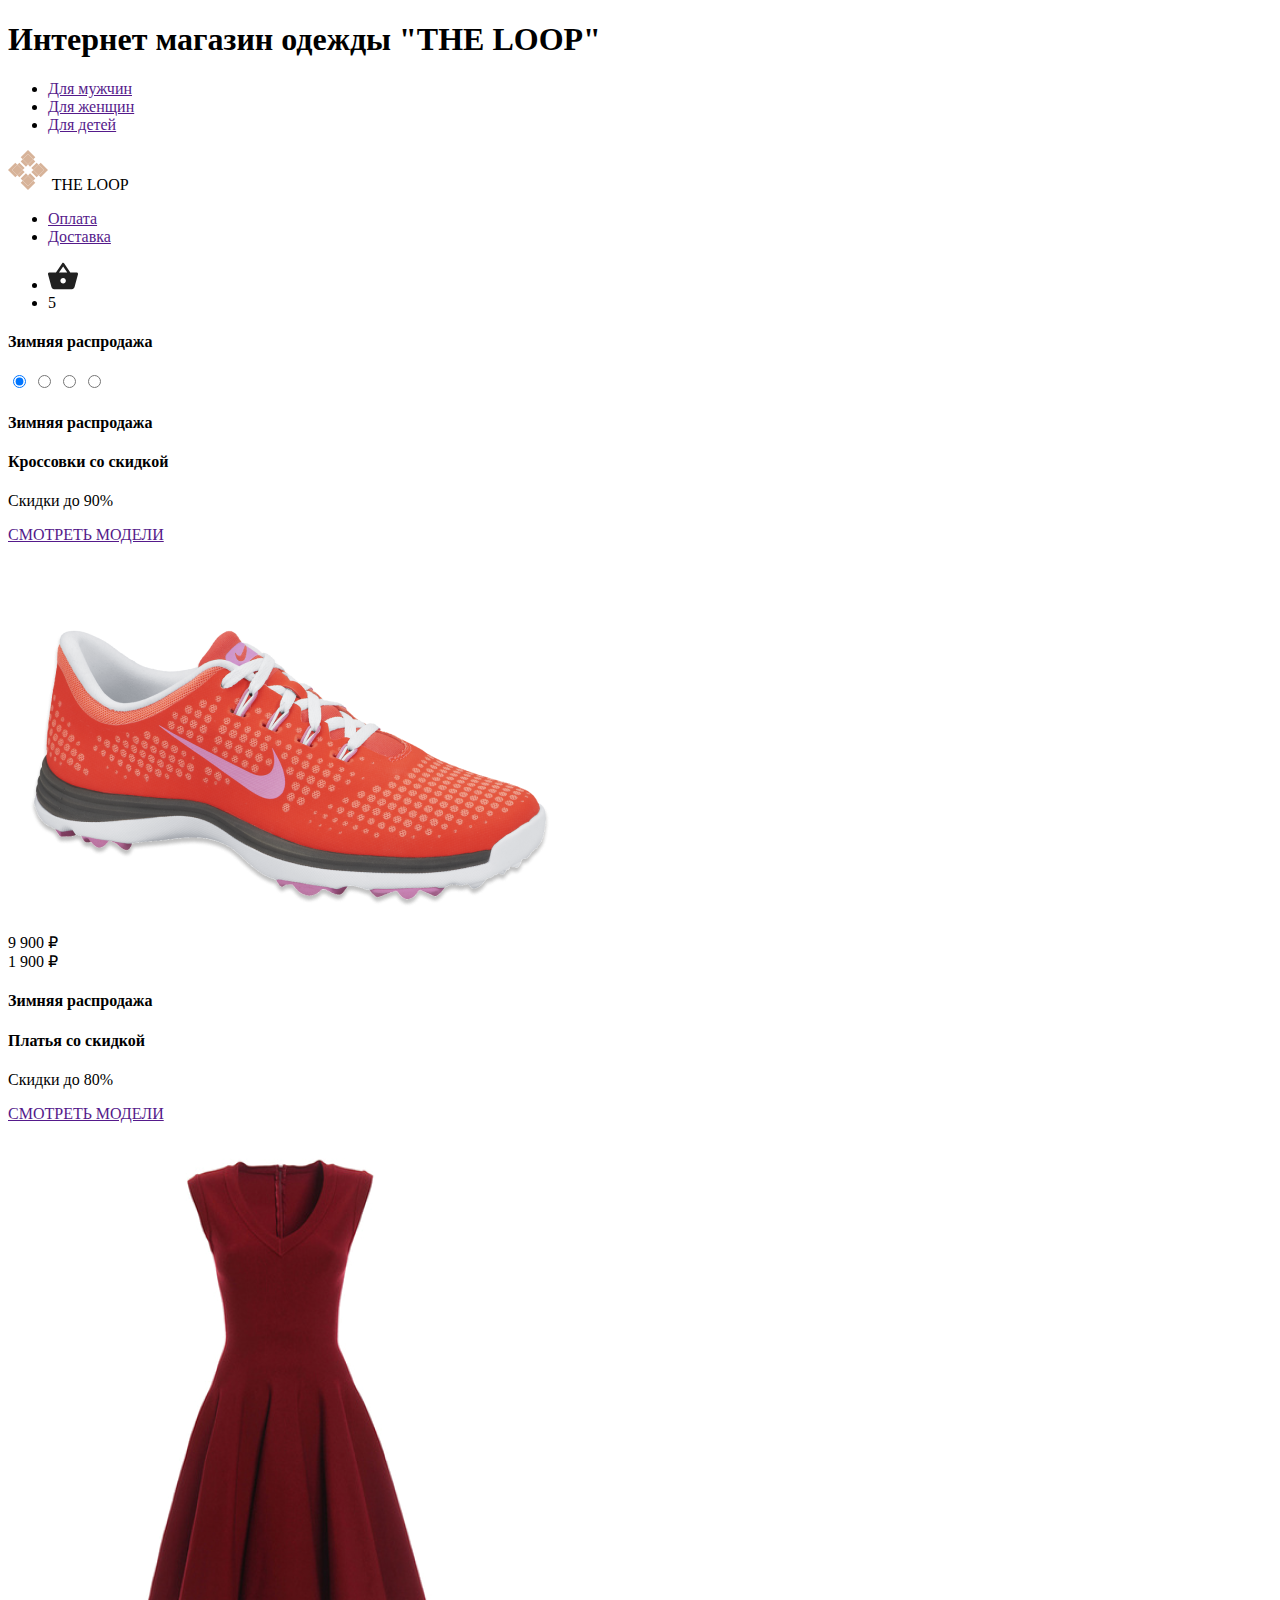
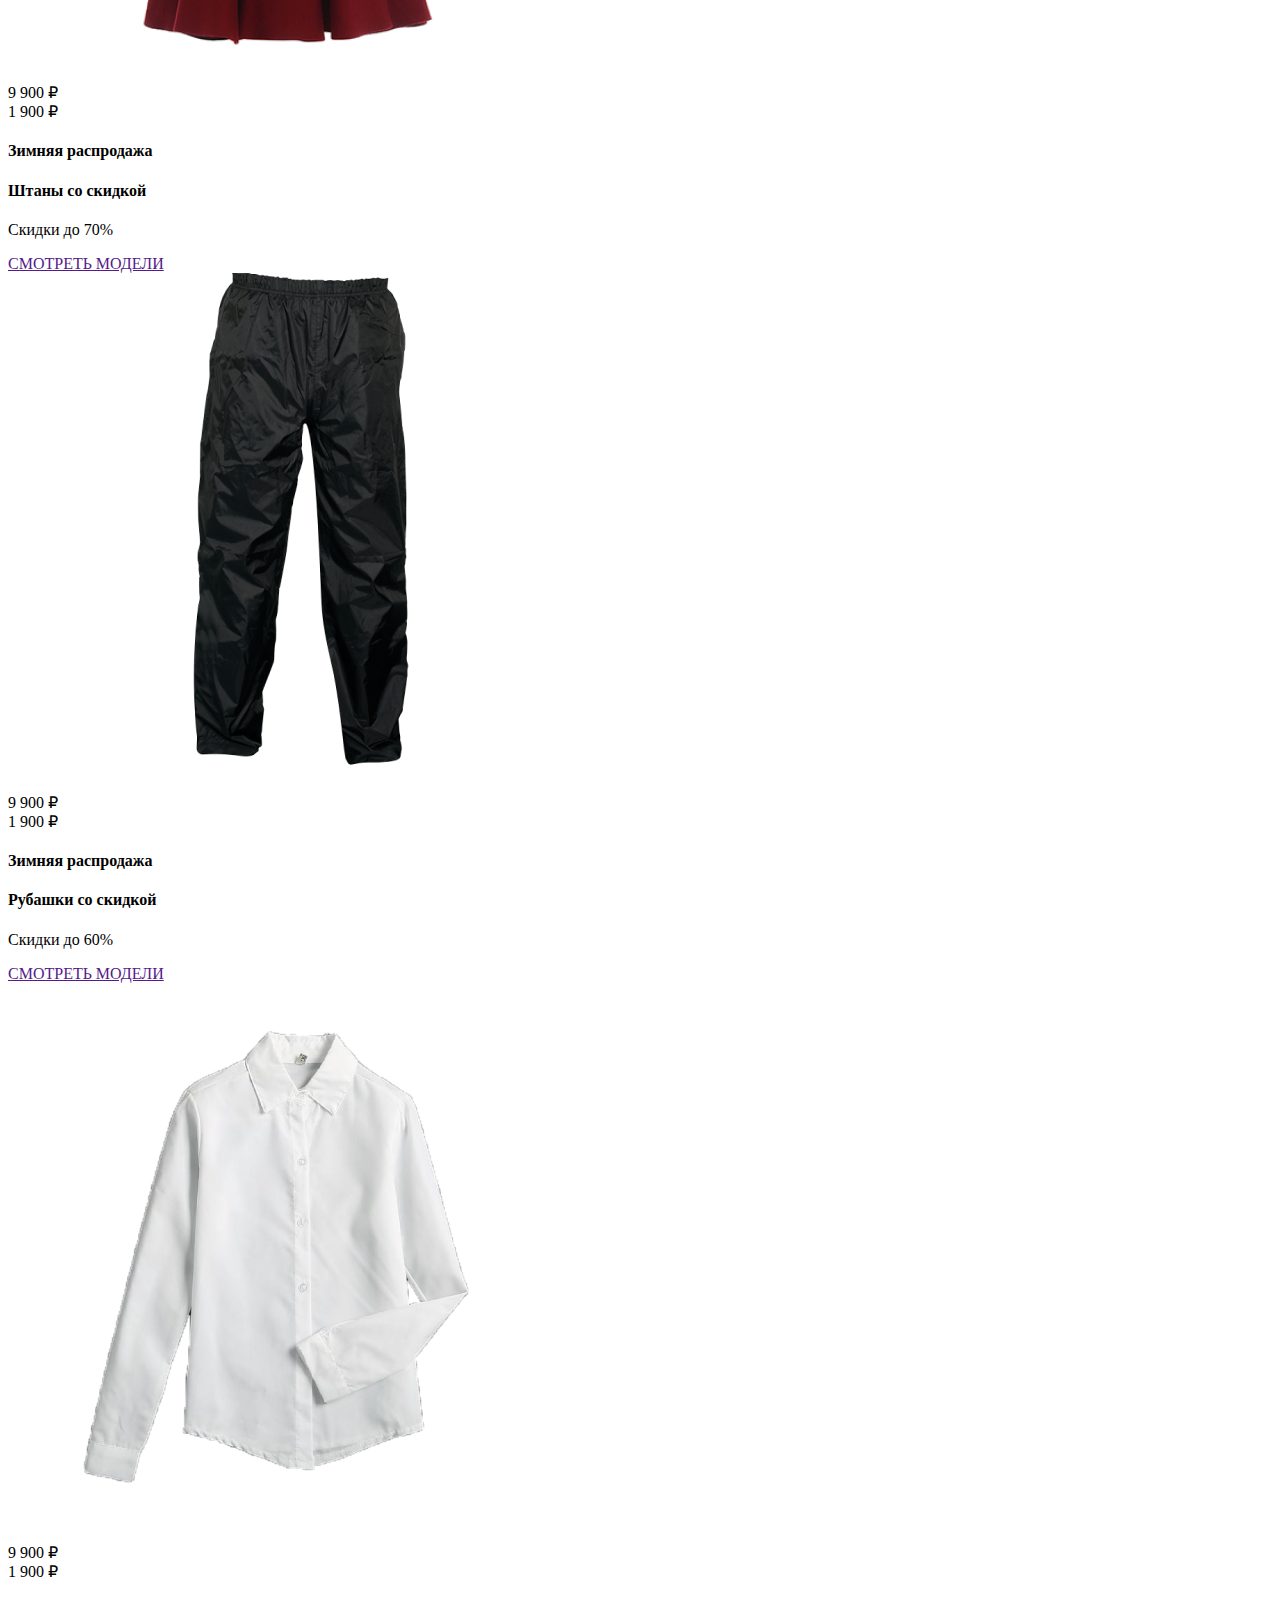
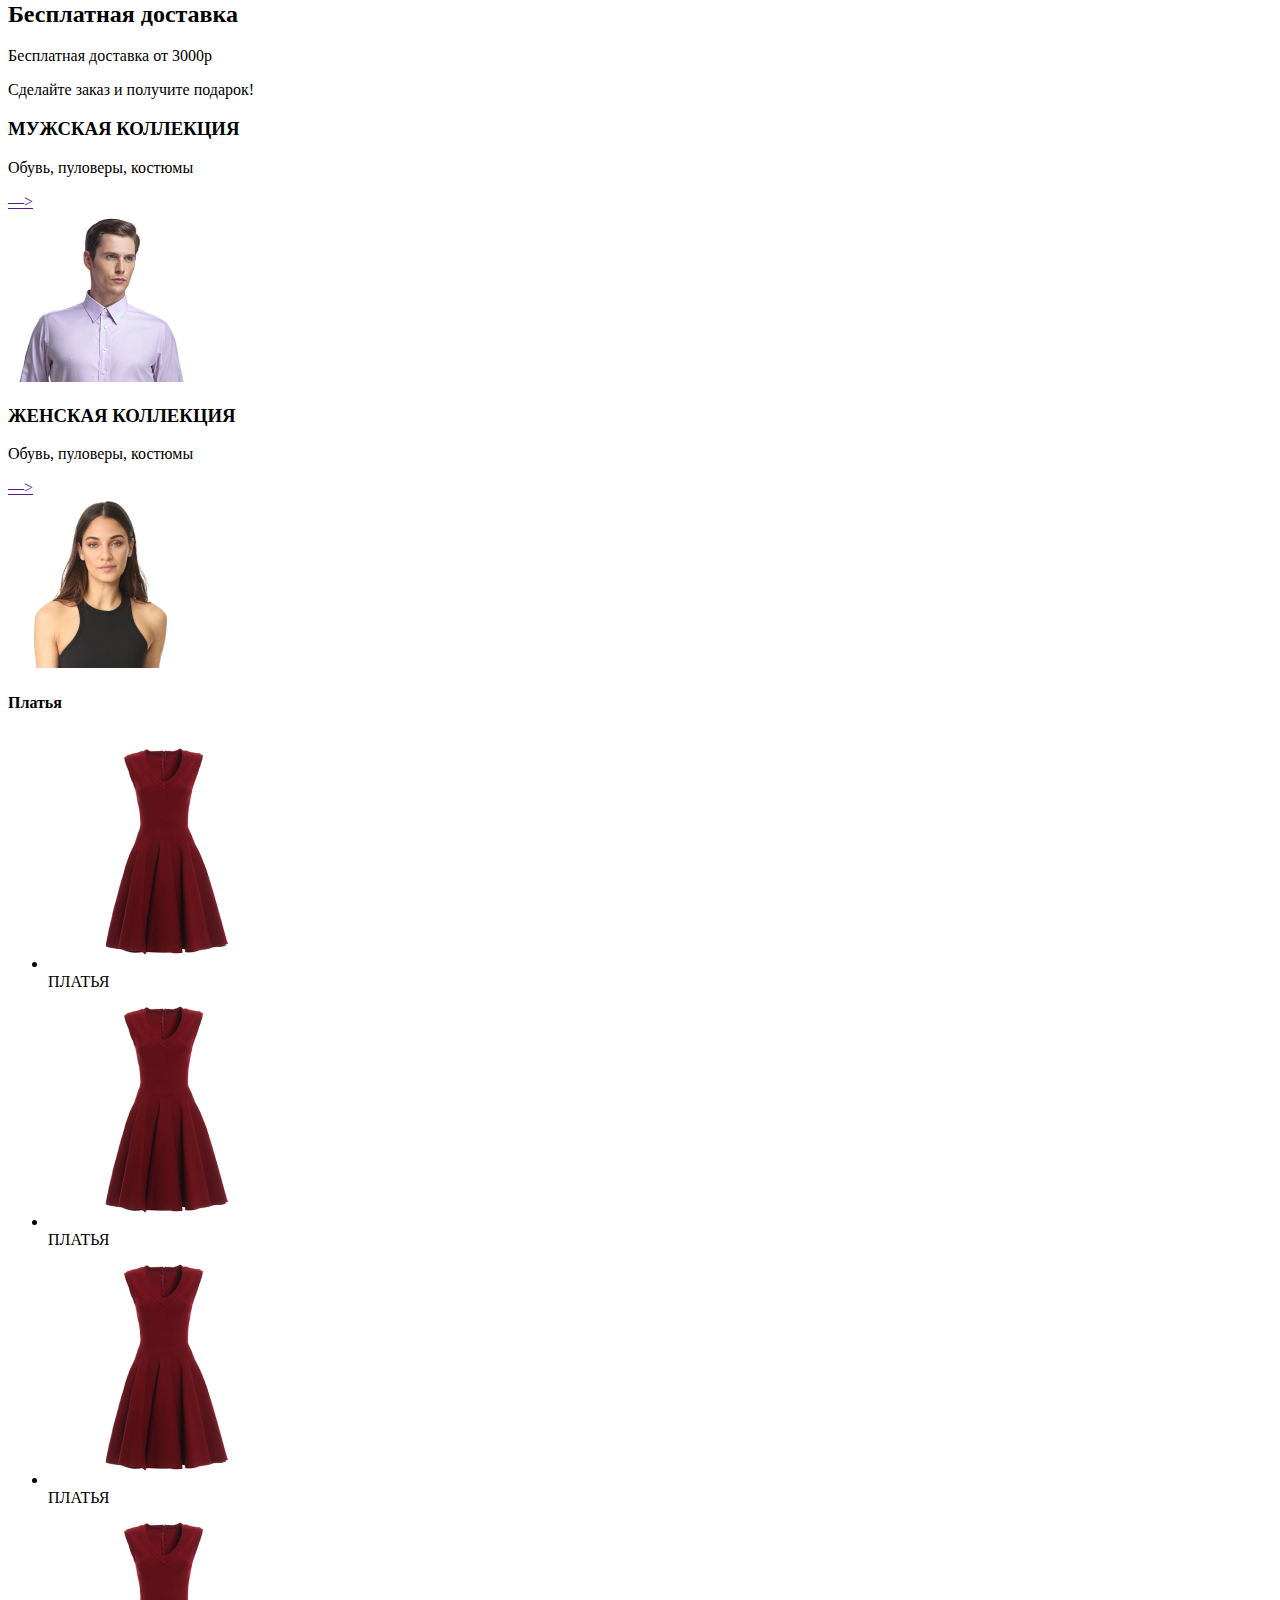
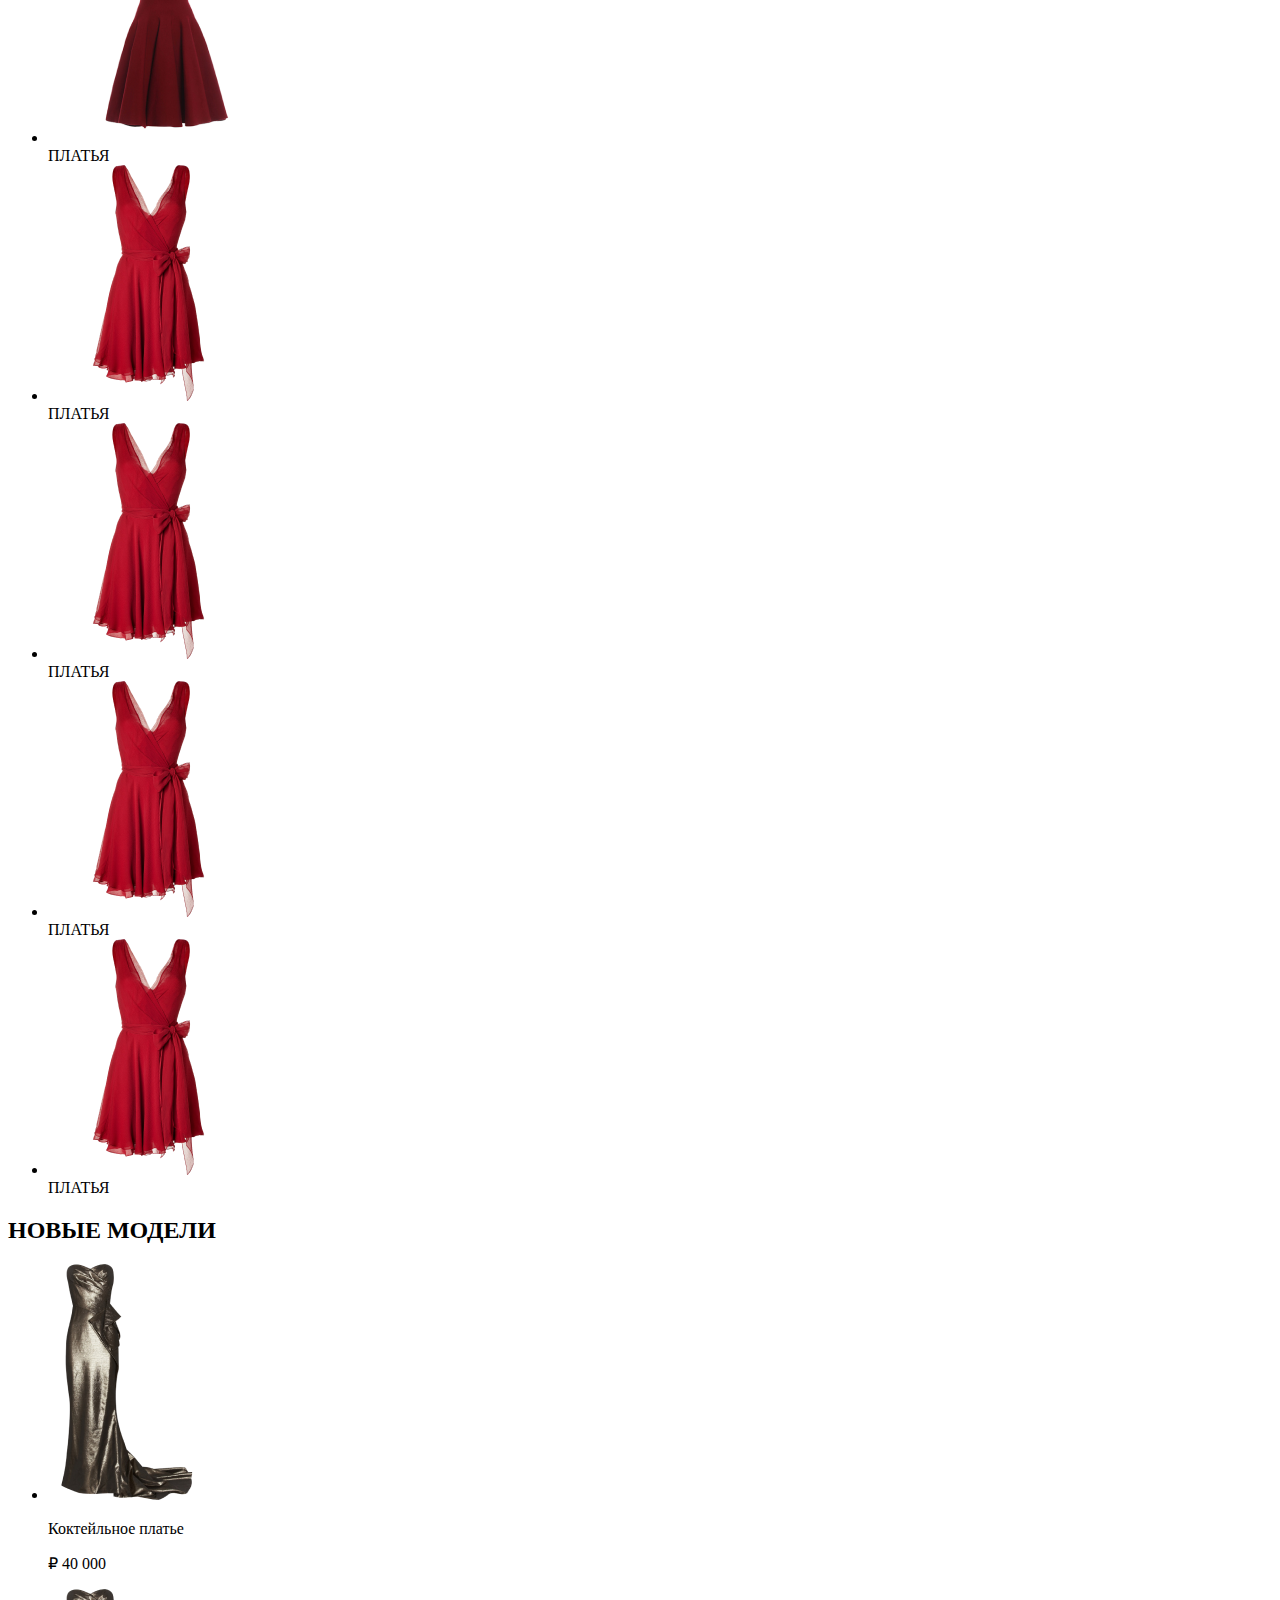
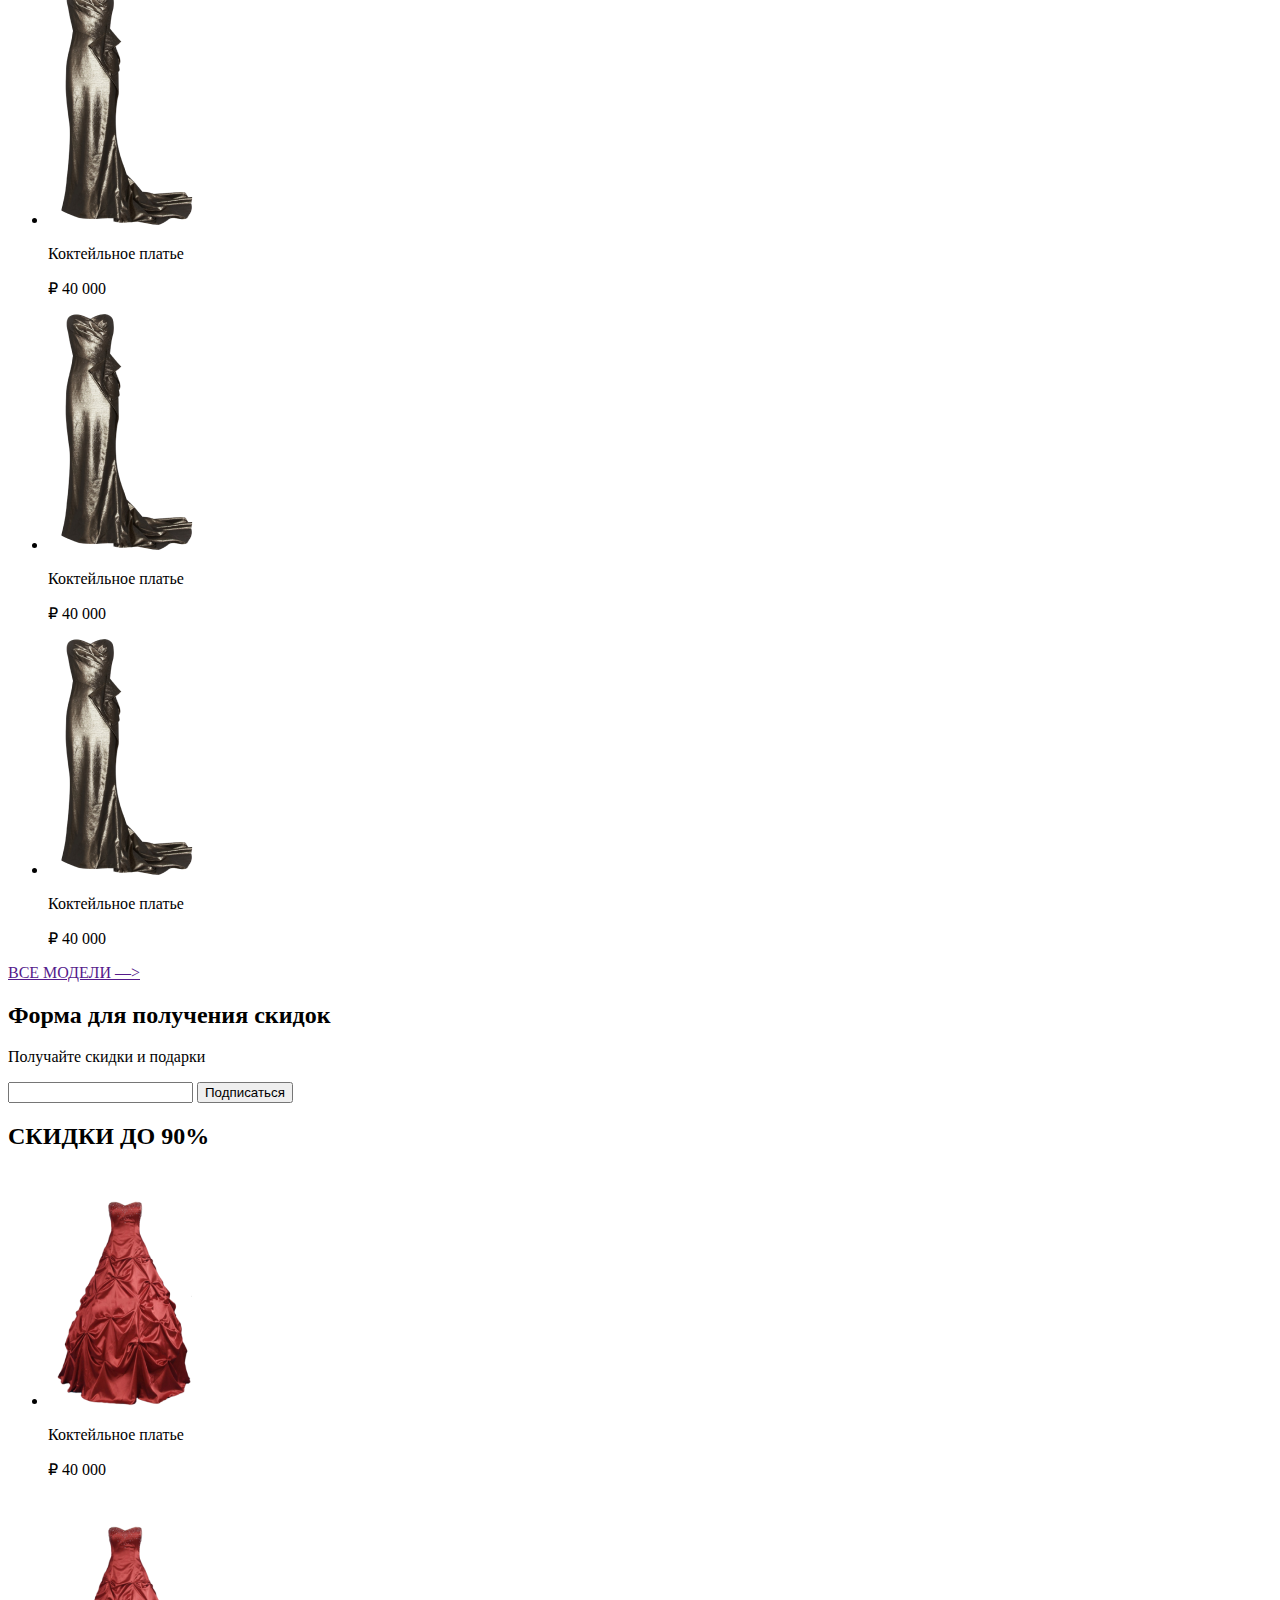
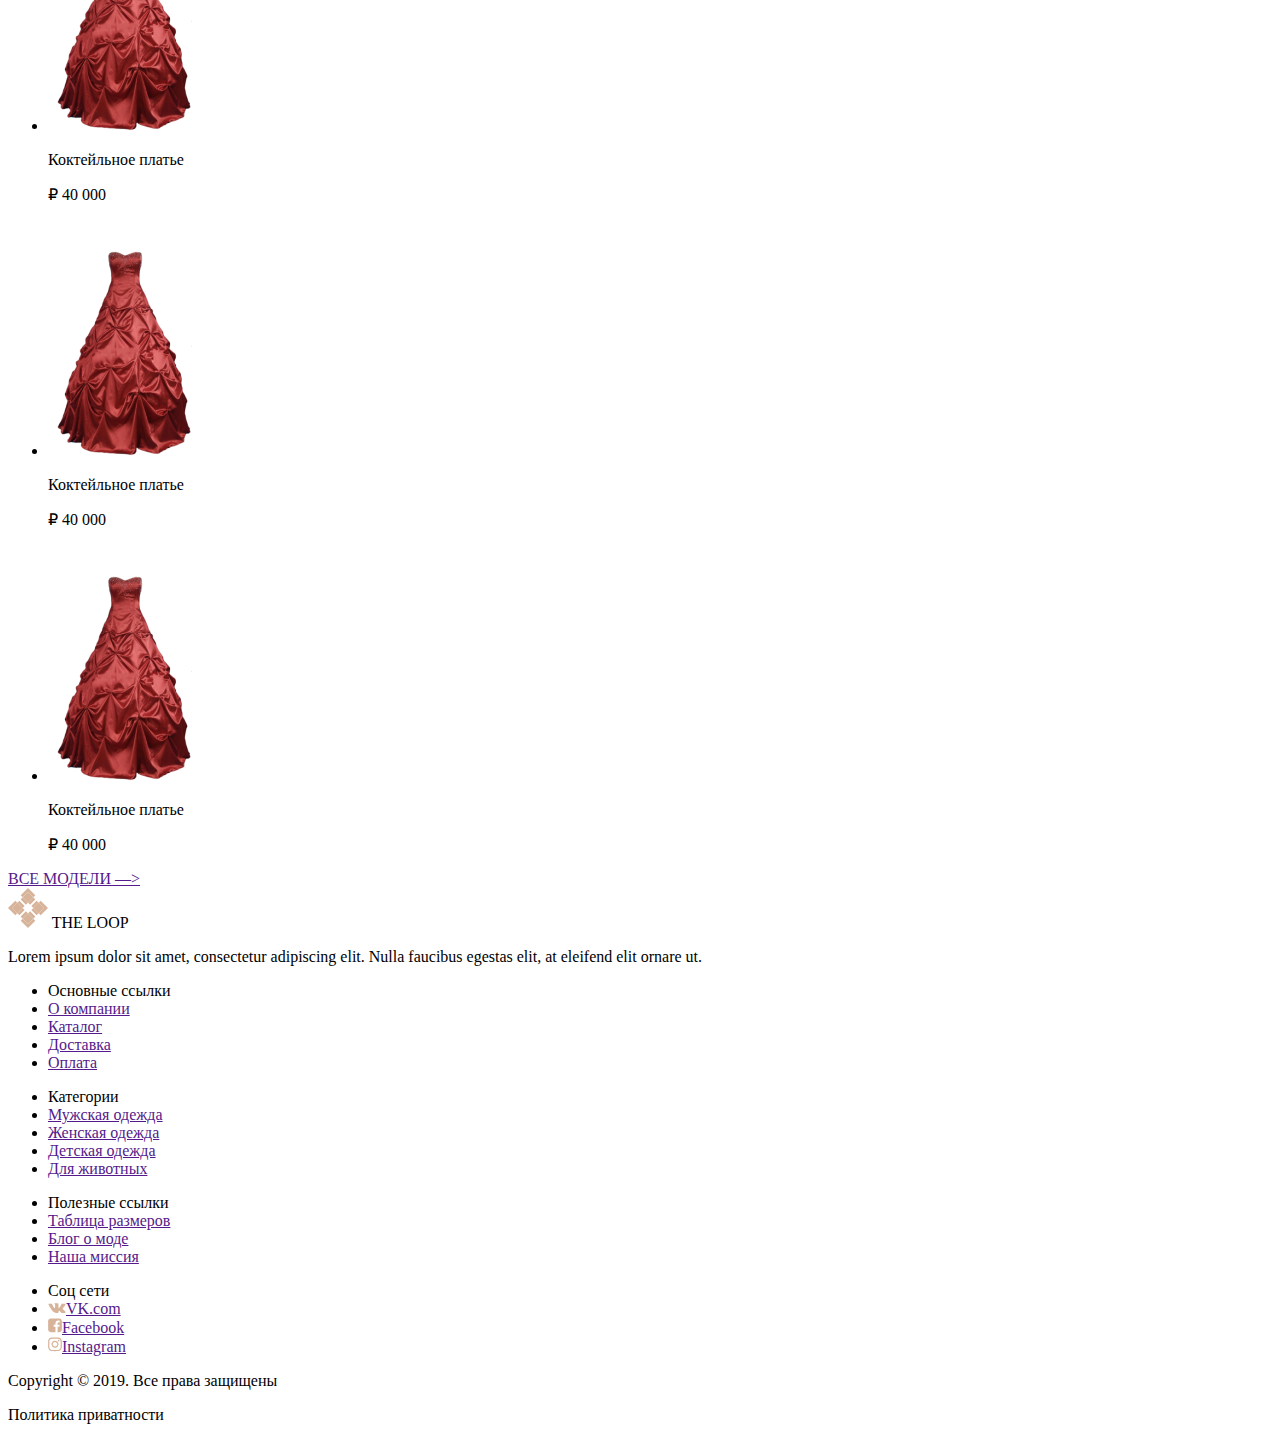
==== Clothes.html @ 38de9338 "Готовая версия" ====
<!DOCTYPE html>
<html lang="en">

<head>
    <meta charset="UTF-8">
    <meta name="viewport" content="width=device-width, initial-scale=1.0">
    <meta http-equiv="X-UA-Compatible" content="ie=edge">
    <link href="styles/styleClothes.css" rel="stylesheet" type="text/css">
    <link rel="preconnect" href="https://fonts.googleapis.com">
    <link rel="preconnect" href="https://fonts.gstatic.com" crossorigin>
    <link
        href="https://fonts.googleapis.com/css2?family=Montserrat:wght@200;300;500;700&display=swap&family=Material+Icons"
        rel="stylesheet">
    <!--Подключила иконки через &family=Material+Icons-->

    <title>THE LOOP</title>

</head>

<body>
    <header>
        <h1 class="visually-hidden"> Интернет магазин одежды "THE LOOP" </h1>

        <nav>
            <ul class="main-nav">
                <li class="main-nav__item"><a class="main-nav__treug" href="">Для мужчин </a></li>
                <li class="main-nav__item"><a class="main-nav__treug" href="">Для женщин </a></li>
                <li class="main-nav__item"><a class="main-nav__treug" href="">Для детей </a></li>
            </ul>

            <div class="logo"> <img class="logo__img" src="img/logo.svg" alt="Логотип"> <span class=logo__text> THE
                    LOOP </span> </div>

            <ul class="navForPeople">
                <li class="navForPeople__item"><a href="">Оплата </a></li>
                <li class="navForPeople__item"><a href="">Доставка </a></li>
            </ul>

            <ul class="BasketAmount">
                <li> <a href=""><img class="basket" src="img/basket.svg" alt="Корзина"></a> </li>
                <li><span class="basket__amount"> 5 </span> </li>
            </ul>
        </nav>
    </header>

    <main>
        <section>
            <h4 class="visually-hidden">Зимняя распродажа</h4>
            <div class="slider middle">
                <div class="slides">
                    <input type="radio" name="r" id="r1" checked>
                    <input type="radio" name="r" id="r2">
                    <input type="radio" name="r" id="r3">
                    <input type="radio" name="r" id="r4">
                    <!-- section  может быть в section -->

                    <section class="karusel s1">
                        <div class="karusel__content">
                            <h4> Зимняя распродажа </h4>
                            <h4 class="karusel__header"><span class="visually-hidden">Кроссовки со скидкой</span></h4>
                            <!--!!!!!! Что проще,прописывать всем лишний класс или каждому классу подписывать что он скрытый-->
                            <p class="karusel__desc">Скидки до 90%</p>
                            <a class="btn" href="">СМОТРЕТЬ МОДЕЛИ</a>
                        </div>

                        <img class="karusel__img" src="img/shoes.png" alt="Кроссовок_красный_найк">


                        <div class="karusel__content_price">
                            <div class="karusel__price_old">9 900 &#8381; </div>
                            <div class="karusel__price">1 900 &#8381; </div>
                        </div>
                    </section>


                    <section class="karusel">
                        <div class="karusel__content">
                            <h4> Зимняя распродажа </h4>
                            <h4 class="karusel__header"><span class="visually-hidden">Платья со скидкой</span></h4>
                            <p class="karusel__desc">Скидки до 80%</p>
                            <a class="btn" href="">СМОТРЕТЬ МОДЕЛИ</a>
                        </div>

                        <img class="karusel__img_size" src="img/dresskarus.png" alt="Платье_красное_без_рукавов">

                        <div class="karusel__content_price">
                            <div class="karusel__price_old">9 900 &#8381;</div>
                            <div class="karusel__price">1 900 &#8381;</div>
                        </div>
                    </section>


                    <section class="karusel">
                        <div class="karusel__content">
                            <h4> Зимняя распродажа </h4>
                            <h4 class="karusel__header"><span class="visually-hidden"> Штаны со скидкой</span></h4>
                            <p class="karusel__desc">Скидки до 70%</p>
                            <a class="btn" href="">СМОТРЕТЬ МОДЕЛИ</a>
                        </div>

                        <img class="karusel__img_size" src="img/trouserskarus.png" alt="Штаны_черные_спортивные">

                        <div class="karusel__content_price">
                            <div class="karusel__price_old">9 900 &#8381; </div>
                            <div class="karusel__price">1 900 &#8381;</div>
                        </div>
                    </section>


                    <section class="karusel">
                        <div class="karusel__content">
                            <h4> Зимняя распродажа </h4>
                            <h4 class="karusel__header"><span class="visually-hidden">Рубашки со скидкой</span></h4>
                            <p class="karusel__desc">Скидки до 60%</p>
                            <a class="btn" href="">СМОТРЕТЬ МОДЕЛИ</a>
                        </div>

                        <img class="karusel__img_size" src="img/shirtkarus.png" alt="Белая_рубашка">

                        <div class="karusel__content_price">
                            <div class="karusel__price_old">9 900 &#8381;</div>
                            <div class="karusel__price">1 900 &#8381;</div>
                        </div>
                    </section>


                </div>
                <div class="navigat">
                    <label for="r1" class="bar"></label>
                    <label for="r2" class="bar"></label>
                    <label for="r3" class="bar"></label>
                    <label for="r4" class="bar"></label>
                </div>
            </div>
        </section>

        <!--              БЕСПЛАТНАЯ ДОСТАВКА              -->
        <section class="delivery">
            <h2 class="delivery__header"> <span class="visually-hidden">Бесплатная доставка</span> </h2>
            <!--Тут будет скрытый заголовок-->
            <p class="delivery__text_subtitle"> Бесплатная доставка от 3000р</p>
            <p class="delivery__text"> Сделайте заказ и получите подарок! </p>
            <!--Или нужно сделать два элмента?-->
        </section>

        <!--              МУЖСКАЯ ЖЕНСКАЯ КОЛЛЕКЦИЯ              -->

        <section class="collection">

            <section class="collection__content">
                <div class="collection__content_right">
                    <h3 class="collection__header"> МУЖСКАЯ КОЛЛЕКЦИЯ </h3>
                    <p class="collection__desc">Обувь, пуловеры, костюмы</p>
                    <a href="" class="collection__button"> &mdash;> </a>
                </div>
                <img class="collection__img" src="img/boy.png" alt="Мужчина">

            </section>
            <section class="collection__content collection__content__girl">
                <div class="collection__content_right">
                    <h3 class="collection__header"> ЖЕНСКАЯ КОЛЛЕКЦИЯ </h3>
                    <p class="collection__desc">Обувь, пуловеры, костюмы </p>
                    <a class="collection__button" href=""> &mdash;> </a>
                </div>
                <img class=" collection__img__girl" src="img/girl.png" alt="Девушка">
            </section>
        </section>

                <!--              КАТАЛОГ                -->
        <section class="catalog">
            <h4 class="catalog__header visually-hidden"> Платья </h4>
            <!--Тут будет скрытый заголовок-->
            <ul class="catalog__items">
                <!--Или мне в  каждом элементе списка надо прописать,что это элемент catalog__item? -->
                <li class="catalog__item_one"><img src="img/dress11.png" alt="Красное_платье">
                    <div class="catalog__item_desc"> ПЛАТЬЯ </div>
                </li>
                <!--Тут не уверена,что будет элементом:элемент списка или изображение-->
                <li class="catalog__item_two"><img src="img/dress11.png" alt="Красное_платье">
                    <div class="catalog__item_desc"> ПЛАТЬЯ </div>
                </li>
                <li class="catalog__item_three"><img src="img/dress11.png" alt="Красное_платье">
                    <div class="catalog__item_desc"> ПЛАТЬЯ </div>
                </li>
                <li class="catalog__item_four"><img src="img/dress11.png" alt="Красное_платье">
                    <div class="catalog__item_desc"> ПЛАТЬЯ </div>
                </li>
                <li class="catalog__item_five"><img src="img/dress44.png" alt="Красное_платье">
                    <div class="catalog__item_desc-bottom"> ПЛАТЬЯ </div>
                </li>
                <li class="catalog__item_six"><img src="img/dress44.png" alt="Красное_платье">
                    <div class="catalog__item_desc-bottom"> ПЛАТЬЯ </div>
                </li>
                <li class="catalog__item_seven"><img src="img/dress44.png" alt="Красное_платье">
                    <div class="catalog__item_desc-bottom"> ПЛАТЬЯ </div>
                </li>
                <li class="catalog__item_eight"><img src="img/dress44.png" alt="Красное_платье">
                    <div class="catalog__item_desc-bottom"> ПЛАТЬЯ </div>
                </li>

            </ul>
        </section>

         <!--              НОВЫЕ МОДЕЛИ           -->
         <section class="new-model">
            <h2 class="new-model__header"> НОВЫЕ МОДЕЛИ </h2>
            <ul class="new-model__catalog">

                <li class="new-model__item">
                    <div class="new-model__item__corner">

                        <img class="new-model__img" src="img/dress88.png" alt="Золотое_платье">
                        <p class="new-model__name"> Коктейльное платье</p>
                        <p class="new-model__price"> &#8381; 40 000</p>
                    </div>

                   
                </li>

                <li class="new-model__item">
                    <div class="new-model__item__corner">
                        <img class="new-model__img" src="img/dress88.png" alt="Золотое_платье">
                        <p class="new-model__name"> Коктейльное платье</p>
                        <p class="new-model__price"> &#8381; 40 000</p>
                    </div>
                </li>
                <li class="new-model__item">
                    <div class="new-model__item__corner">
                        <img class="new-model__img" src="img/dress88.png" alt="Золотое_платье">
                        <p class="new-model__name"> Коктейльное платье</p>
                        <p class="new-model__price"> &#8381; 40 000</p>
                    </div>
                </li>
                <li class="new-model__item">
                    <div class="new-model__item__corner">
                        <img class="new-model__img" src="img/dress88.png" alt="Золотое_платье">
                        <p class="new-model__name"> Коктейльное платье</p>
                        <p class="new-model__price"> &#8381; 40 000</p>
                    </div>
                </li>
            </ul>
            <a class="btn btn_all-model" href=""> ВСЕ МОДЕЛИ &mdash;> </a>
        </section>
        <section class="form-email">
            <h2 class="form-email__header visually-hidden"> Форма для получения скидок </h2>
            <!--Тут будет скрытый заголовок-->
            <p class="form-email__desc">Получайте скидки и подарки</p>
            <form class="form-email__form" method="POST" action="order.php">
                <input class="form-email__input" type="email" name="email">
                <button class="form-email__button" type="submit">Подписаться</button>
                <!--Мне нужно класс на инпут и кнопку ставить или класса в самой форме достаточно?-->
            </form>
        </section>

              <!--СКИДКИ ДО 90% -->

              <section class="new-model new-model_discount ">
                <h2 class="new-model__header new-model__header_discount">СКИДКИ ДО 90% </h2>
                <ul class="new-model__catalog">
                    <li class="new-model__item">
                        <div class="new-model__item__corner">
                            <img class="new-model__img_discount" src="img/dress77.png" alt="Красное_коктейльное_платье">
                            <p class="new-model__name"> Коктейльное платье</p>
                            <p class="new-model__price"> &#8381; 40 000</p>
                        </div>
                    </li>
                    <li class="new-model__item">
                        <div class="new-model__item__corner">
                            <img class="new-model__img_discount" src="img/dress77.png" alt="Красное_коктейльное_платье">
                            <p class="new-model__name"> Коктейльное платье</p>
                            <p class="new-model__price"> &#8381; 40 000</p>
                        </div>
                    </li>
                    <li class="new-model__item">
                        <div class="new-model__item__corner">
                            <img class="new-model__img_discount" src="img/dress77.png" alt="Красное_коктейльное_платье">
                            <p class="new-model__name"> Коктейльное платье</p>
                            <p class="new-model__price"> &#8381; 40 000</p>
                        </div>
                    </li>
                    <li class="new-model__item">
                        <div class="new-model__item__corner">
                            <img class="new-model__img_discount" src="img/dress77.png" alt="Красное коктейльное платье">
                            <p class="new-model__name"> Коктейльное платье</p>
                            <p class="new-model__price"> &#8381; 40 000</p>
                        </div>
                    </li>
                </ul>
                <a class="btn btn_all-model" href="">ВCЕ МОДЕЛИ &mdash;> </a>
    
            </section>
        </main>
    

        
        <footer class="footer">


            <div class="footer__purpose">
    
                <div class="logo logo_footer"> <img class="logo__img" src="img/logo.svg" alt="Логотип"> <span
                        class=logo__text> THE LOOP
                    </span> </div>
    
    
                <p class="footer__purpose_quote">Lorem ipsum dolor sit amet, consectetur adipiscing elit. Nulla faucibus
                    egestas
                    elit, at eleifend
                    elit ornare ut. </p>
    
            </div>
    
            <ul class="footer__items f1">
                <li class="footer__items-header"> Основные ссылки </li>
                <li class="footer__item"> <a href=""> О компании </a></li>
                <li class="footer__item"> <a href="">Каталог</a> </li>
                <li class="footer__item"> <a href="">Доставка</a> </li>
                <li class="footer__item"> <a href="">Оплата </a></li>
            </ul>
            <ul class="footer__items f2">
                <li class="footer__items-header"> Категории </li>
                <li class="footer__item"> <a href="">Мужская одежда </a></li>
                <li class="footer__item"> <a href="">Женская одежда </a></li>
                <li class="footer__item"> <a href="">Детская одежда </a></li>
                <li class="footer__item"> <a href="">Для животных </a></li>
            </ul>
            <ul class="footer__items f3 ">
                <li class="footer__items-header"> Полезные ссылки </li>
                <li class="footer__item"> <a href="">Таблица размеров</a> </li>
                <li class="footer__item"> <a href="">Блог о моде</a> </li>
                <li class="footer__item"> <a href="">Наша миссия </a></li>
    
            </ul>
            <ul class="footer__items f4 ">
    
    
                <li class="footer__items-header">Соц сети</li>
                <li class="footer__item social-icon"><a href="" class="social-icon__link_vk" target="_blank"><img
                            class="social-icon__img" src="img/vk.svg" alt="logo vk">VK.com</a></li>
    
                <li class="footer__item social-icon"><a href="" class="social-icon__link_fb" target="_blank"><img
                            class="social-icon__img" src="img/fb.svg" alt="logo fb">Facebook</a></li>
                <li class="footer__item social-icon"><a href="" class="social-icon__link_inst" target="_blank"><img
                            class="social-icon__img" src="img/inst.svg" alt="logo inst">Instagram</a></li>
            </ul>
    
    <p class="copyright">Copyright © 2019. Все права защищены </p>
    <p class="copyright copyright_right">Политика приватности</p>
        </footer>
    </body>
    
    </html>
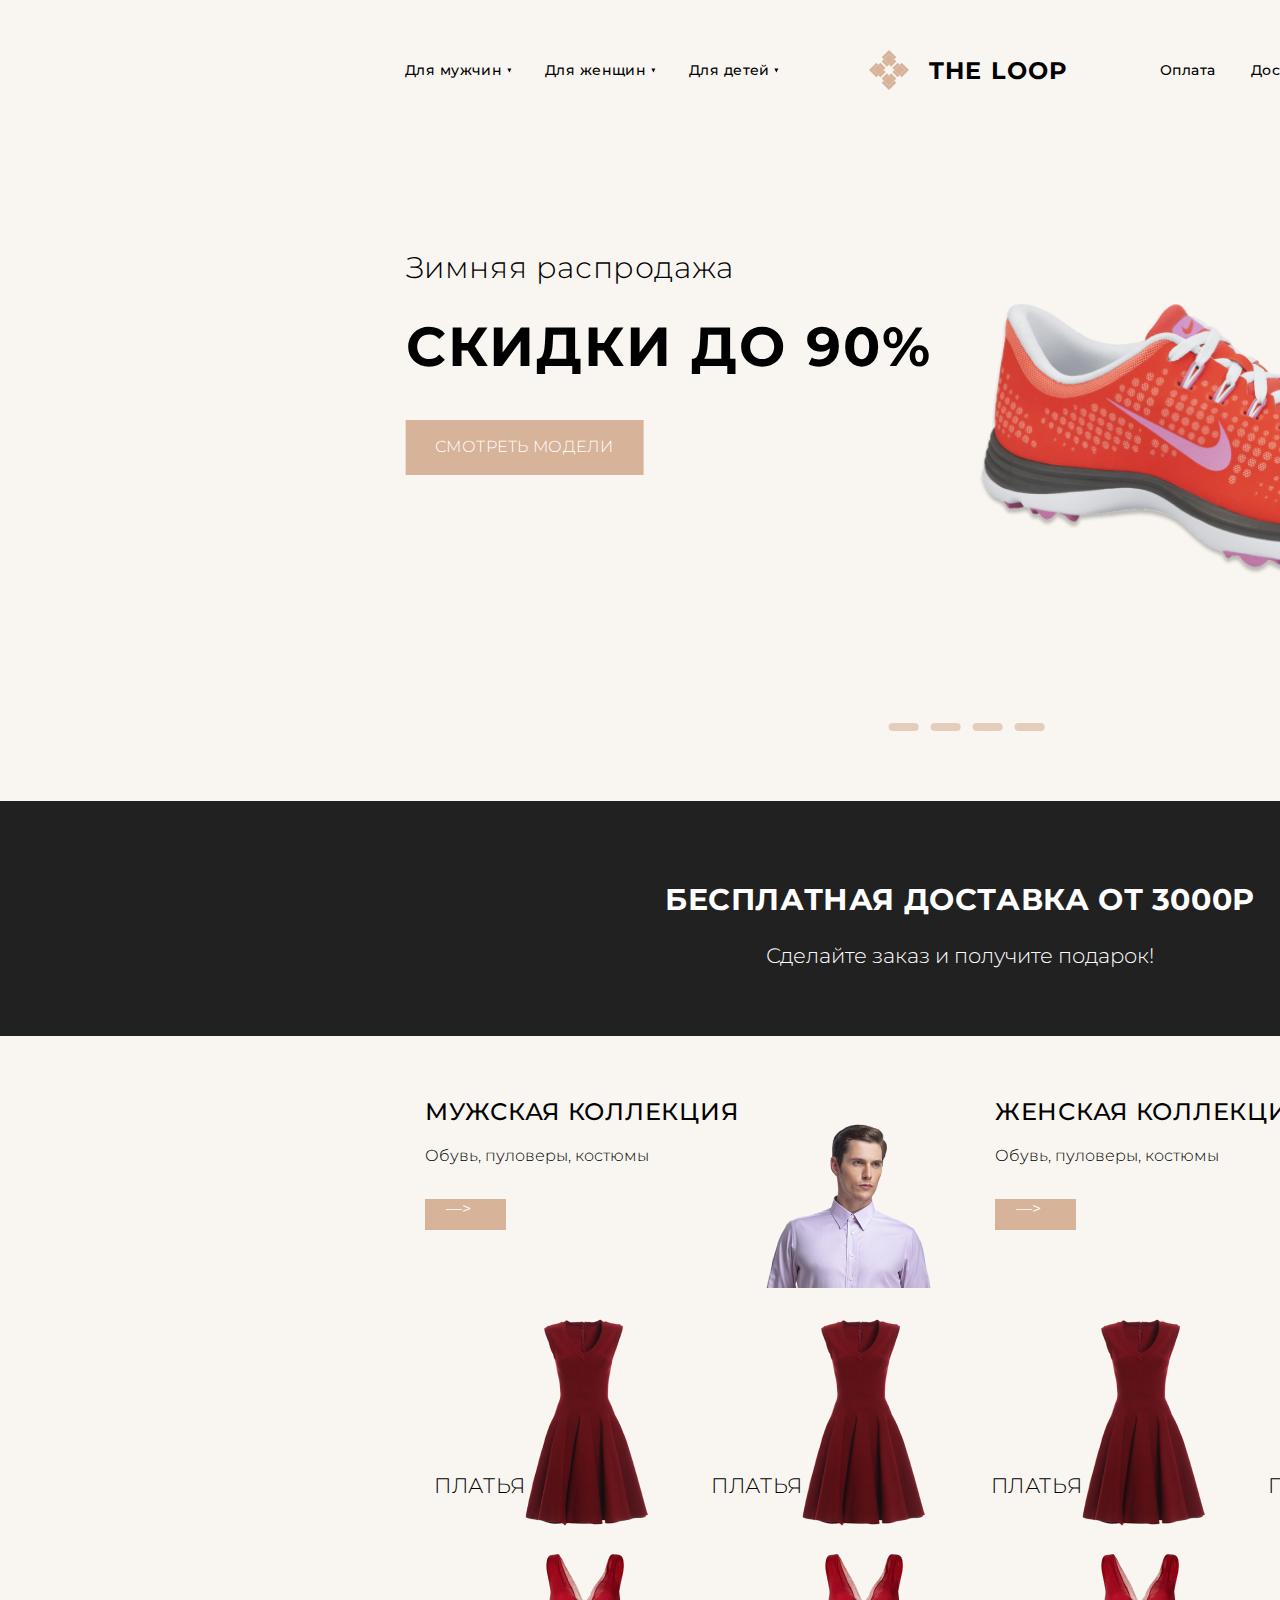
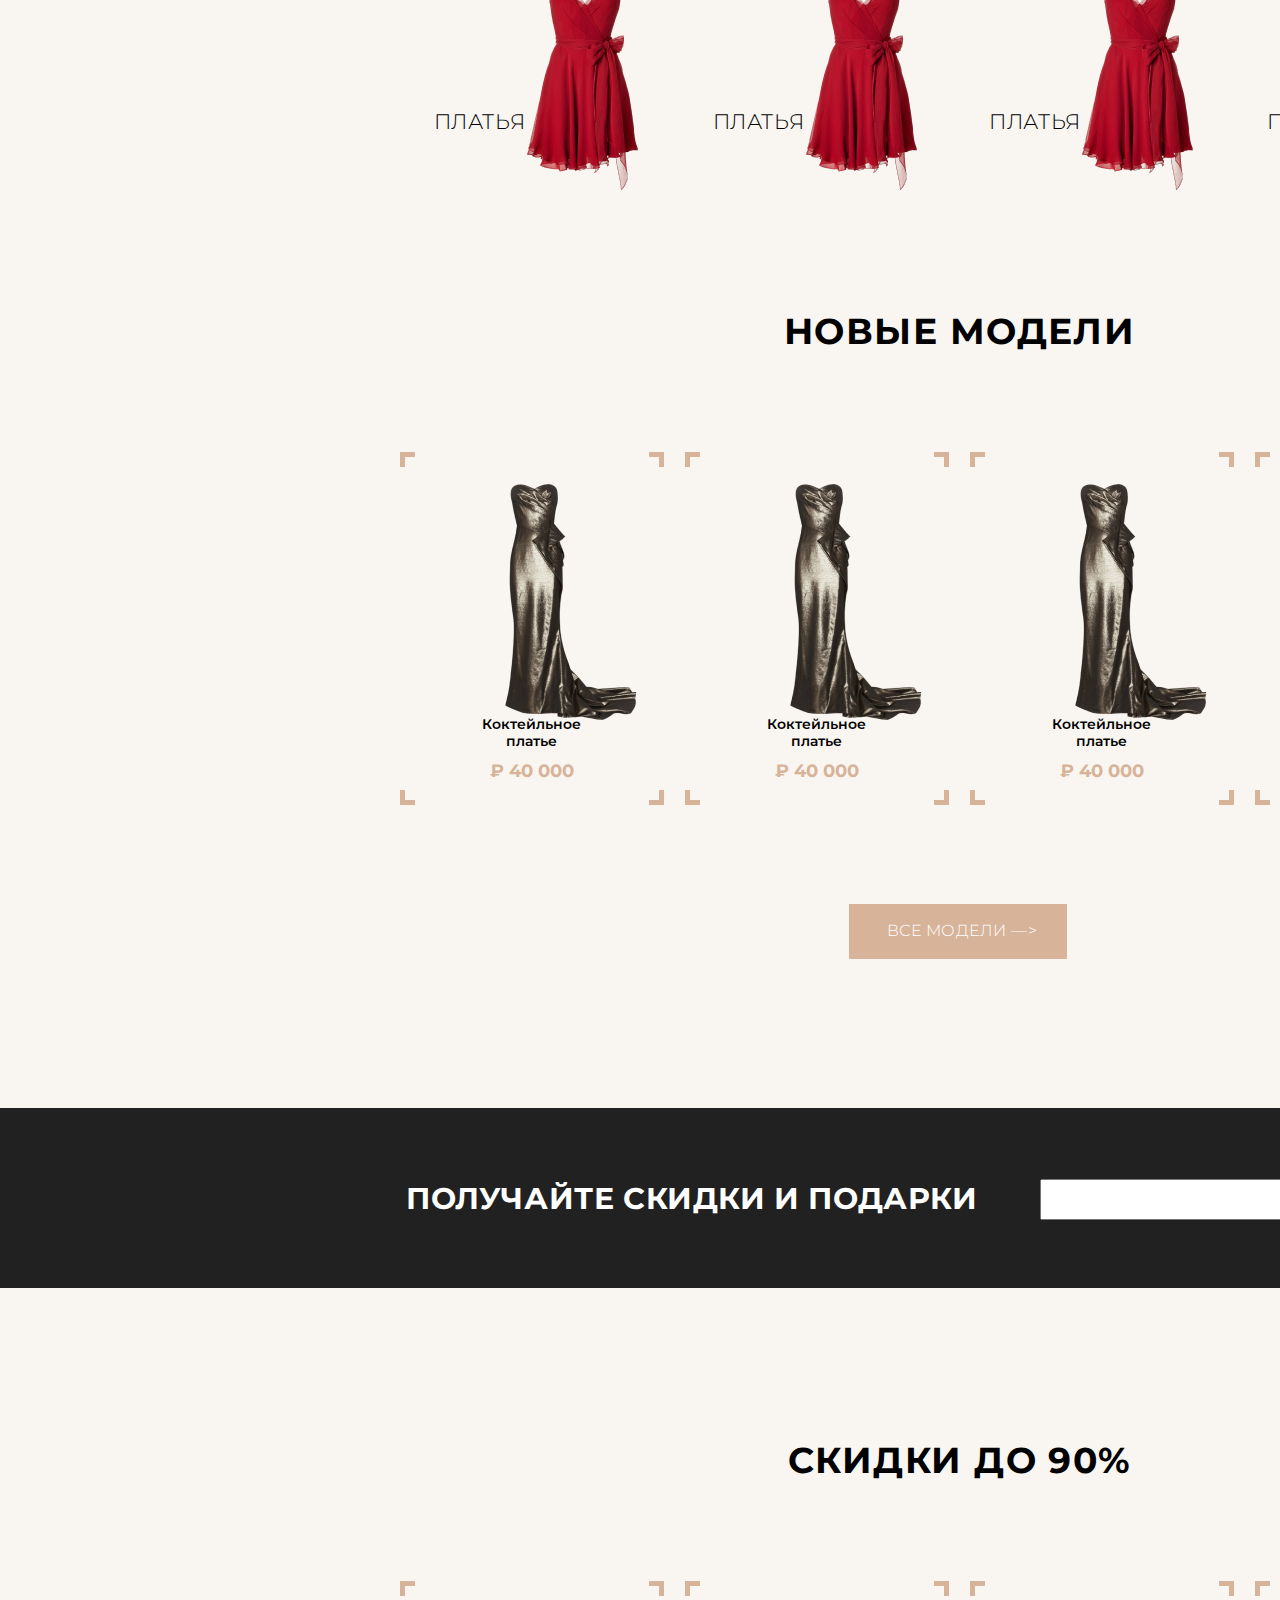
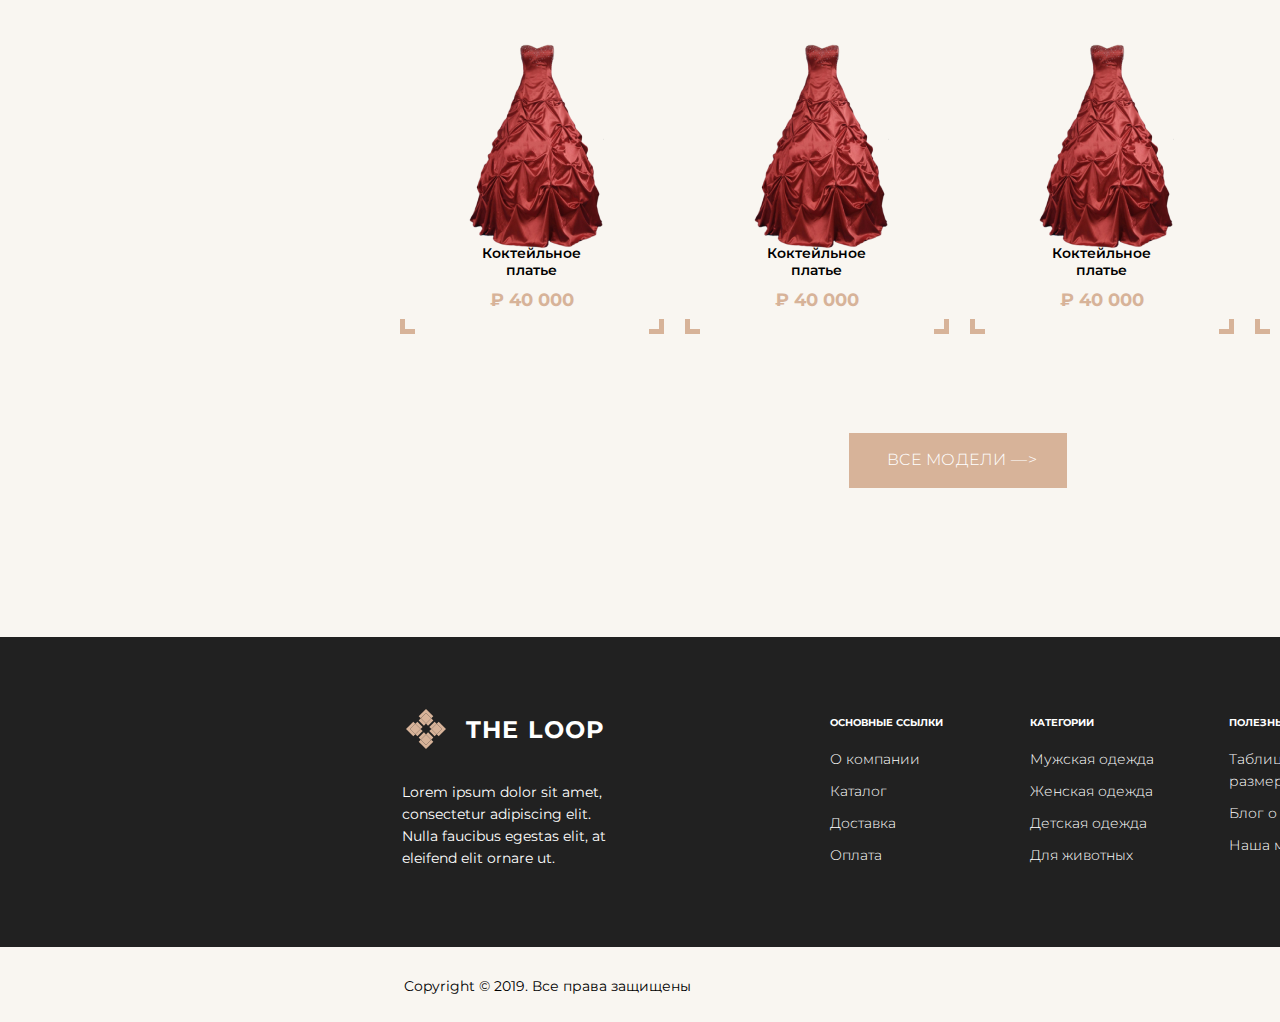
==== commit b5be1f18: "Готовая верстка" ====
--- a/Clothes.html
+++ b/Clothes.html
@@ -166,7 +166,7 @@
             </section>
         </section>
 
-                <!--              КАТАЛОГ                -->
+        <!--              КАТАЛОГ                -->
         <section class="catalog">
             <h4 class="catalog__header visually-hidden"> Платья </h4>
             <!--Тут будет скрытый заголовок-->
@@ -201,8 +201,8 @@
             </ul>
         </section>
 
-         <!--              НОВЫЕ МОДЕЛИ           -->
-         <section class="new-model">
+        <!--              НОВЫЕ МОДЕЛИ           -->
+        <section class="new-model">
             <h2 class="new-model__header"> НОВЫЕ МОДЕЛИ </h2>
             <ul class="new-model__catalog">
 
@@ -214,7 +214,7 @@
                         <p class="new-model__price"> &#8381; 40 000</p>
                     </div>
 
-                   
+
                 </li>
 
                 <li class="new-model__item">
@@ -252,104 +252,101 @@
             </form>
         </section>
 
-              <!--СКИДКИ ДО 90% -->
-
-              <section class="new-model new-model_discount ">
-                <h2 class="new-model__header new-model__header_discount">СКИДКИ ДО 90% </h2>
-                <ul class="new-model__catalog">
-                    <li class="new-model__item">
-                        <div class="new-model__item__corner">
-                            <img class="new-model__img_discount" src="img/dress77.png" alt="Красное_коктейльное_платье">
-                            <p class="new-model__name"> Коктейльное платье</p>
-                            <p class="new-model__price"> &#8381; 40 000</p>
-                        </div>
-                    </li>
-                    <li class="new-model__item">
-                        <div class="new-model__item__corner">
-                            <img class="new-model__img_discount" src="img/dress77.png" alt="Красное_коктейльное_платье">
-                            <p class="new-model__name"> Коктейльное платье</p>
-                            <p class="new-model__price"> &#8381; 40 000</p>
-                        </div>
-                    </li>
-                    <li class="new-model__item">
-                        <div class="new-model__item__corner">
-                            <img class="new-model__img_discount" src="img/dress77.png" alt="Красное_коктейльное_платье">
-                            <p class="new-model__name"> Коктейльное платье</p>
-                            <p class="new-model__price"> &#8381; 40 000</p>
-                        </div>
-                    </li>
-                    <li class="new-model__item">
-                        <div class="new-model__item__corner">
-                            <img class="new-model__img_discount" src="img/dress77.png" alt="Красное коктейльное платье">
-                            <p class="new-model__name"> Коктейльное платье</p>
-                            <p class="new-model__price"> &#8381; 40 000</p>
-                        </div>
-                    </li>
-                </ul>
-                <a class="btn btn_all-model" href="">ВCЕ МОДЕЛИ &mdash;> </a>
-    
-            </section>
-        </main>
-    
-
-        
-        <footer class="footer">
-
-
-            <div class="footer__purpose">
-    
-                <div class="logo logo_footer"> <img class="logo__img" src="img/logo.svg" alt="Логотип"> <span
-                        class=logo__text> THE LOOP
-                    </span> </div>
-    
-    
-                <p class="footer__purpose_quote">Lorem ipsum dolor sit amet, consectetur adipiscing elit. Nulla faucibus
-                    egestas
-                    elit, at eleifend
-                    elit ornare ut. </p>
-    
-            </div>
-    
-            <ul class="footer__items f1">
-                <li class="footer__items-header"> Основные ссылки </li>
-                <li class="footer__item"> <a href=""> О компании </a></li>
-                <li class="footer__item"> <a href="">Каталог</a> </li>
-                <li class="footer__item"> <a href="">Доставка</a> </li>
-                <li class="footer__item"> <a href="">Оплата </a></li>
-            </ul>
-            <ul class="footer__items f2">
-                <li class="footer__items-header"> Категории </li>
-                <li class="footer__item"> <a href="">Мужская одежда </a></li>
-                <li class="footer__item"> <a href="">Женская одежда </a></li>
-                <li class="footer__item"> <a href="">Детская одежда </a></li>
-                <li class="footer__item"> <a href="">Для животных </a></li>
-            </ul>
-            <ul class="footer__items f3 ">
-                <li class="footer__items-header"> Полезные ссылки </li>
-                <li class="footer__item"> <a href="">Таблица размеров</a> </li>
-                <li class="footer__item"> <a href="">Блог о моде</a> </li>
-                <li class="footer__item"> <a href="">Наша миссия </a></li>
-    
-            </ul>
-            <ul class="footer__items f4 ">
-    
-    
-                <li class="footer__items-header">Соц сети</li>
-                <li class="footer__item social-icon"><a href="" class="social-icon__link_vk" target="_blank"><img
-                            class="social-icon__img" src="img/vk.svg" alt="logo vk">VK.com</a></li>
-    
-                <li class="footer__item social-icon"><a href="" class="social-icon__link_fb" target="_blank"><img
-                            class="social-icon__img" src="img/fb.svg" alt="logo fb">Facebook</a></li>
-                <li class="footer__item social-icon"><a href="" class="social-icon__link_inst" target="_blank"><img
-                            class="social-icon__img" src="img/inst.svg" alt="logo inst">Instagram</a></li>
-            </ul>
-    
-    <p class="copyright">Copyright © 2019. Все права защищены </p>
-    <p class="copyright copyright_right">Политика приватности</p>
-        </footer>
-    </body>
-    
-    </html>
-    
-
-     +        <!--СКИДКИ ДО 90% -->
+
+        <section class="new-model new-model_discount ">
+            <h2 class="new-model__header new-model__header_discount">СКИДКИ ДО 90% </h2>
+            <ul class="new-model__catalog">
+                <li class="new-model__item">
+                    <div class="new-model__item__corner">
+                        <img class="new-model__img_discount" src="img/dress77.png" alt="Красное_коктейльное_платье">
+                        <p class="new-model__name"> Коктейльное платье</p>
+                        <p class="new-model__price"> &#8381; 40 000</p>
+                    </div>
+                </li>
+                <li class="new-model__item">
+                    <div class="new-model__item__corner">
+                        <img class="new-model__img_discount" src="img/dress77.png" alt="Красное_коктейльное_платье">
+                        <p class="new-model__name"> Коктейльное платье</p>
+                        <p class="new-model__price"> &#8381; 40 000</p>
+                    </div>
+                </li>
+                <li class="new-model__item">
+                    <div class="new-model__item__corner">
+                        <img class="new-model__img_discount" src="img/dress77.png" alt="Красное_коктейльное_платье">
+                        <p class="new-model__name"> Коктейльное платье</p>
+                        <p class="new-model__price"> &#8381; 40 000</p>
+                    </div>
+                </li>
+                <li class="new-model__item">
+                    <div class="new-model__item__corner">
+                        <img class="new-model__img_discount" src="img/dress77.png" alt="Красное коктейльное платье">
+                        <p class="new-model__name"> Коктейльное платье</p>
+                        <p class="new-model__price"> &#8381; 40 000</p>
+                    </div>
+                </li>
+            </ul>
+            <a class="btn btn_all-model" href="">ВCЕ МОДЕЛИ &mdash;> </a>
+
+        </section>
+    </main>
+
+
+
+    <footer class="footer">
+
+
+        <div class="footer__purpose">
+
+            <div class="logo logo_footer"> <img class="logo__img" src="img/logo.svg" alt="Логотип"> <span
+                    class=logo__text> THE LOOP
+                </span> </div>
+
+
+            <p class="footer__purpose_quote">Lorem ipsum dolor sit amet, consectetur adipiscing elit. Nulla faucibus
+                egestas
+                elit, at eleifend
+                elit ornare ut. </p>
+
+        </div>
+
+        <ul class="footer__items f1">
+            <li class="footer__items-header"> Основные ссылки </li>
+            <li class="footer__item"> <a href=""> О компании </a></li>
+            <li class="footer__item"> <a href="">Каталог</a> </li>
+            <li class="footer__item"> <a href="">Доставка</a> </li>
+            <li class="footer__item"> <a href="">Оплата </a></li>
+        </ul>
+        <ul class="footer__items f2">
+            <li class="footer__items-header"> Категории </li>
+            <li class="footer__item"> <a href="">Мужская одежда </a></li>
+            <li class="footer__item"> <a href="">Женская одежда </a></li>
+            <li class="footer__item"> <a href="">Детская одежда </a></li>
+            <li class="footer__item"> <a href="">Для животных </a></li>
+        </ul>
+        <ul class="footer__items f3 ">
+            <li class="footer__items-header"> Полезные ссылки </li>
+            <li class="footer__item"> <a href="">Таблица размеров</a> </li>
+            <li class="footer__item"> <a href="">Блог о моде</a> </li>
+            <li class="footer__item"> <a href="">Наша миссия </a></li>
+
+        </ul>
+        <ul class="footer__items f4 ">
+
+
+            <li class="footer__items-header">Соц сети</li>
+            <li class="footer__item social-icon"><a href="" class="social-icon__link_vk" target="_blank"><img
+                        class="social-icon__img" src="img/vk.svg" alt="logo vk">VK.com</a></li>
+
+            <li class="footer__item social-icon"><a href="" class="social-icon__link_fb" target="_blank"><img
+                        class="social-icon__img" src="img/fb.svg" alt="logo fb">Facebook</a></li>
+            <li class="footer__item social-icon"><a href="" class="social-icon__link_inst" target="_blank"><img
+                        class="social-icon__img" src="img/inst.svg" alt="logo inst">Instagram</a></li>
+        </ul>
+
+        <p class="copyright">Copyright © 2019. Все права защищены </p>
+        <p class="copyright copyright_right">Политика приватности</p>
+    </footer>
+</body>
+
+</html>--- a/styles/styleClothes.css
+++ b/styles/styleClothes.css
@@ -0,0 +1,798 @@
+:root {
+  --accent: #D7B399;
+  --red: #D84033;
+}
+
+a:-webkit-any-link {
+  list-style: none;
+  text-decoration: none;
+}
+
+html {
+  font-family: 'Montserrat', sans-serif;
+  background-color: #F9F6F1;
+}
+
+body {
+  width: 1920px;
+  margin: 0 auto;
+  height: 4222px;
+  display: grid;
+}
+
+.visually-hidden {
+  display: none;
+}
+
+.main-nav {
+  display: grid;
+  grid-template-columns: 105px 109px 89px;
+  list-style-type: none;
+  position: absolute;
+  left: 365px;
+  top: 45px;
+  gap: 35px;
+}
+
+.main-nav a {
+  color: black;
+}
+
+.main-nav__item {
+  font-weight: 500;
+  font-size: 14px;
+  line-height: 17, 07px;
+  letter-spacing: 0.03em;
+}
+
+.main-nav__treug {
+  position: relative;
+}
+
+.main-nav__treug::after {
+  content: "";
+  position: absolute;
+  display: inline-block;
+  border: 2px solid;
+  border-top-width: 4px;
+  border-color: transparent;
+  border-top-color: black;
+  top: 50%;
+  right: -5%;
+  transform: translate(110%, -25%);
+}
+
+.basket__amount {
+  display: inline-block;
+  background-color: var(--accent);
+  border-right: 15px solid var(--accent);
+  border-left: 8px solid var(--accent);
+  position: relative;
+  margin-left: 0px;
+  height: 18px;
+  font-size: 12px;
+}
+
+.basket__amount::before {
+  content: "";
+  display: inline-block;
+  border: 9px solid var(--accent);
+  border-color: transparent;
+  border-right-color: var(--accent);
+  border-right-width: 24px;
+  position: absolute;
+  transform: translate(-120%, 0%);
+}
+
+.logo__img {
+  position: absolute;
+  width: 40px;
+  height: 40px;
+  left: 869px;
+  top: 50px;
+}
+
+.logo__text {
+  position: absolute;
+  width: 141px;
+  height: 27px;
+  left: 929px;
+  top: 56px;
+  font-family: Montserrat;
+  font-style: normal;
+  font-weight: bold;
+  font-size: 24px;
+  line-height: 29px;
+  letter-spacing: 0.05em;
+  text-transform: uppercase;
+  /* Black */
+  
+}
+
+.navForPeople {
+  list-style-type: none;
+  position: absolute;
+  display: grid;
+  grid-template-columns: 56px 72px;
+  left: 1120px;
+  top: 45px;
+  gap: 35px;
+}
+
+.navForPeople__item {
+  font-weight: 500;
+  font-size: 14px;
+  line-height: 17, 07px;
+  letter-spacing: 0.03em;
+}
+
+.navForPeople a {
+  color: black;
+}
+
+.BasketAmount {
+  list-style-type: none;
+  position: absolute;
+  display: grid;
+  grid-template-columns: 30px 45px;
+  left: 1385px;
+  top: 39px;
+}
+
+.basket__amount {
+  right: -30px;
+  top: 5px;
+}
+
+/*НАВИГАЦИЯ ЗАКАНЧИВАЕТСЯ ЗДЕСЬ*/
+
+.slider {
+  width: 1100px;
+  height: 600px;
+  overflow: hidden;
+  position: relative
+}
+
+.middle {
+  position: absolute;
+  top: 435px;
+  left: 500px;
+  width: 1228px;
+  transform: translate(-12%, -50%);
+}
+
+.slides {
+  width: 400%;
+  height: 100%;
+  display: flex;
+  align-items: center
+}
+
+#r1:checked~.s1 {
+  margin-left: 0;
+  /*контролирует насколько вправо смещается*/
+}
+
+#r2:checked~.s1 {
+  margin-left: -25%;
+}
+
+#r3:checked~.s1 {
+  margin-left: -50%;
+}
+
+#r4:checked~.s1 {
+  margin-left: -75%;
+}
+
+.karusel {
+  width: 25%;
+  transition: all .6s ease;
+  /*делает красивое скольжение между слайдами*/
+  display: grid;
+  grid-template-columns: 1fr 1fr;
+  align-items: center;
+}
+
+.karusel__content {
+  align-items: center;
+  margin-left: 53px;
+  margin-top: -225px;
+}
+
+h4 {
+  font-family: Montserrat;
+  font-style: normal;
+  font-weight: 300;
+  font-size: 30px;
+  line-height: 37px;
+  letter-spacing: 0.02em;
+}
+
+.karusel__desc {
+  font-family: Montserrat;
+  font-style: normal;
+  font-weight: bold;
+  font-size: 55px;
+  line-height: 67px;
+  letter-spacing: 0.04em;
+  text-transform: uppercase;
+  margin-top: -13px;
+  margin-bottom: 55px;
+}
+
+.btn {
+  background-color: var(--accent);
+  padding-top: 17px;
+  padding-bottom: 18px;
+  padding-right: 30px;
+  padding-left: 29px;
+  font-family: Montserrat;
+  font-weight: 300;
+  font-size: 16px;
+  line-height: 20px;
+  color: white;
+  letter-spacing: 0.03em;
+  position: absolute;
+  margin-top: -15px;
+}
+
+.karusel__img {
+  width: 91%;
+  object-fit: contain;
+  margin-top: -52px;
+  margin-left: -10px;
+}
+
+.karusel__content_price {
+  position: absolute;
+  left: 907px;
+  margin-left: 57px;
+  margin-top: -263px;
+  
+}
+
+.karusel__price_old {
+  font-family: Montserrat;
+  font-style: normal;
+  font-weight: bold;
+  font-size: 24px;
+  line-height: 29px;
+  text-align: right;
+  letter-spacing: 0.05em;
+  text-decoration-line: line-through;
+  text-transform: uppercase;
+  padding-left: 87px;
+  width: 104px;
+}
+
+.karusel__price {
+  font-family: Montserrat;
+  font-style: normal;
+  font-weight: bold;
+  font-size: 42px;
+  line-height: 51px;
+  text-align: right;
+  letter-spacing: 0.02em;
+  text-transform: uppercase;
+  color: var(--red);
+  margin-top: 14px;
+  margin-left: 36px;
+}
+
+.karusel__img_size {
+  width: 400px;
+  object-fit: contain;
+}
+
+.navigat {
+  position: absolute;
+  bottom: -2px;
+  left: 50%;
+  transform: translateX(-50%);
+  display: flex;
+}
+
+.bar {
+  height: 8px;
+  width: 30px;
+  margin: 6px;
+  cursor: pointer;
+  background-color: var(--accent);
+  opacity: .6;
+  border-radius: 10px;
+  transition: all .4s ease;
+}
+
+.bar:hover {
+  opacity: 1;
+  transform: scale(1.1);
+}
+
+input[name="r"] {
+  position: absolute;
+  visibility: hidden;
+}
+
+/*КАРУСЕЛЬ ЗАКАНЧИВАЕТСЯ ЗДЕСЬ*/
+
+.delivery {
+  position: absolute;
+  top: 801px;
+  width: 1920px;
+  height: 235px;
+  background-color: #212121;
+}
+
+.delivery__text_subtitle {
+  font-family: Montserrat;
+  font-style: normal;
+  font-weight: bold;
+  font-size: 30px;
+  line-height: 37px;
+  text-align: center;
+  letter-spacing: 0.02em;
+  color: white;
+  padding-top: 80px;
+  text-transform: uppercase;
+  padding-top: 50px;
+  margin-bottom: -20px;
+}
+
+.delivery__text {
+  font-family: Montserrat;
+  font-style: normal;
+  font-weight: 300;
+  font-size: 21px;
+  line-height: 26px;
+  text-align: center;
+  color: #FFFFFF;
+  padding-top: 24px;
+}
+
+/*БЕСПЛАТНАЯ ДОСТАВКА ЗАКАНЧИВАЕТСЯ ЗДЕСЬ*/
+
+.collection {
+  position: absolute;
+  width: 960px;
+  height: 250px;
+  display: grid;
+  grid-template-columns: 960px 960px;
+  left: 780px;
+  top: 1037px;
+}
+
+.collection__content {
+  justify-self: right;
+  display: grid;
+  grid-template-columns: 750px 190px 600px 190px;
+}
+
+.collection__content_right {
+  margin-top: 36px;
+  margin-left: 415px;
+  margin-bottom: -32px;
+}
+
+.collection__header {
+  font-family: Montserrat;
+  font-style: normal;
+  font-weight: 500;
+  font-size: 24px;
+  line-height: 29px;
+  letter-spacing: 0.03em;
+  color: #000000;
+  margin-bottom: 10px;
+}
+
+.collection__desc {
+  font-family: Montserrat;
+  font-style: normal;
+  font-weight: 300;
+  font-size: 16px;
+  line-height: 20px;
+  margin-top: 20px;
+  position: relative;
+}
+
+.collection__button {
+  background-color: var(--accent);
+  width: 60px;
+  height: 31px;
+  padding-left: 21px;
+  position: absolute;
+  margin-top: 17px;
+}
+
+.collection__content__girl {
+  margin-right: 390px;
+}
+
+.collection__img__girl {
+  margin-top: 80px;
+  margin-left: -18px;
+}
+
+.collection__img {
+  margin-top: 80px;
+  margin-left: -5px;
+}
+/*МУЖСКАЯ ЖЕНСКАЯ КОЛЛЕКЦИЯ ЗАКАНЧИВАЕТСЯ ЗДЕСЬ*/
+.catalog {
+  position: absolute;
+  top: 1288px;
+}
+.catalog__items {
+  display: grid;
+  grid-template-columns: repeat(4, 277px);
+  gap: 20px;
+  position: relative;
+  width: 1250px;
+  justify-items: center;
+  margin-left: 336px;
+  list-style-type: none;
+}
+.catalog__item_desc {
+  position: absolute;
+  top: 169px;
+  font-family: Montserrat;
+  font-style: normal;
+  font-weight: 300;
+  font-size: 21px;
+  line-height: 26px;
+  /* identical to box height */
+  letter-spacing: 0.03em;
+  margin-left: -34px;
+}
+.catalog__item_desc-bottom {
+  position: absolute;
+  bottom: 59px;
+  font-family: Montserrat;
+  font-style: normal;
+  font-weight: 300;
+  font-size: 21px;
+  line-height: 26px;
+  /* identical to box height */
+  letter-spacing: 0.03em;
+  margin-left: -48px;
+}
+
+.catalog__item{
+  margin-left: 0;
+}
+.catalog__item_one  {
+  margin-left: 95px;
+}
+.catalog__item_two {
+  margin-left: 55px;
+}
+.catalog__item_three{
+  margin-left: 20px;
+}
+.catalog__item_four{
+  margin-left: -20px;
+}
+.catalog__item_five {
+  margin-left: 135px;
+  margin-top: -10px;
+}
+.catalog__item_six{
+  margin-left: 99px;
+  margin-top: -10px;
+}
+.catalog__item_seven{
+  margin-left: 58px;
+  margin-top: -10px;
+}
+.catalog__item_eight{
+  margin-left: 20px;
+  margin-top: -10px;
+}
+/*Здесь заканчивается каталог*/
+.new-model{
+  position: absolute;
+    top: 1879px;
+    margin-bottom: 611px;
+    
+}
+.new-model_discount {
+  position: absolute;
+    top: 2885px;
+}
+.new-model__header {
+  margin-left: 784px;
+  
+  margin-bottom: 99px;
+  font-size: 36px;
+    font-style: normal;
+    font-weight: 700;
+    line-height: 44px;
+    letter-spacing: 0.04em;
+}
+.new-model__header_discount{
+  padding-left: 4px;
+}
+.new-model__catalog {
+  position: relative;
+  display: grid;
+  grid-template-columns: repeat(4,255px);
+  width: 1250px;
+  justify-items: center;
+  margin-left: 364px;
+  margin-right: 20px;
+  list-style-type: none;
+  gap: 30px;
+  
+
+}
+.new-model__item__corner {
+  width: 200px;
+  height: 76%;
+  border: 5px solid var(--accent);
+  position: relative;
+  background-color: #F9F6F1;
+  padding: 27px;
+}
+
+.new-model__item__corner::after, .new-model__item__corner::before {
+  content: "";
+  display: block;
+  background-color: transparent;
+  z-index: 20;
+  position: absolute;
+}
+
+.new-model__item__corner::after {
+  width: 100%;
+  height: calc(100% - 20px);
+  left: -5px;
+  top: 10px;
+  border-left: 5px solid #F9F6F1;
+  border-right: 5px solid #F9F6F1;
+}
+
+.new-model__item__corner::before {
+  width: calc(100% - 20px);
+  height: 100%;
+  left: 10px;
+  top: -5px;
+  border-top: 5px solid #F9F6F1;
+  border-bottom: 5px solid #F9F6F1;
+}
+.new-model__img {
+  margin-left: 60px;
+}
+.new-model__name {
+  font-family: Montserrat;
+  font-style: normal;
+  font-weight: 600;
+  font-size: 14px;
+  line-height: 17px;
+  text-align: center;
+  margin-top: -8px;
+  width: 112px;
+  height: 29px;
+  padding-left: 44px;
+
+}
+.new-model__price {
+  margin-top: 15px;
+  font-family: Montserrat;
+  font-style: normal;
+  font-weight: bold;
+  font-size: 18px;
+  line-height: 22px;
+  text-align: center;
+  color: var(--accent);
+}
+
+.btn_all-model {
+  margin-left: 849px;
+  margin-top: 56px;
+  padding-left: 38px;
+}
+/*Здесь заканчиваются новые модели*/
+.form-email {
+  position: absolute;
+top:2708px;
+  width: 1920px;
+  background-color: #212121;
+  height: 180px;
+  
+}
+.form-email__desc {
+  color: white;
+  margin-left: 406px;
+  margin-top: 72px;
+  position: absolute;
+  font-family: Montserrat;
+  font-style: normal;
+  font-weight: bold;
+  font-size: 30px;
+  line-height: 37px;
+  text-transform: uppercase;
+  text-align: center;
+  letter-spacing: 0.02em;
+}
+.form-email__form {
+  margin-left: 1100px;
+  margin-top: 50px;
+  position: absolute;
+}
+.form-email__input {
+  height: 35px;
+
+  width: 200px;
+  margin-top: 21px;
+    margin-left: -60px;
+    padding-left: 51px;
+}
+.form-email__button {
+  font-family: Montserrat;
+  font-style: normal;
+  font-weight: 500;
+  font-size: 14px;
+  line-height: 17px;
+  /* identical to box height */
+  text-align: center;
+  text-transform: uppercase;
+  padding: 10px 34px 10px 33px;
+  background-color: var(--accent);
+  color: white;
+  position: absolute;
+  margin: 20px 0px 0px 33px;
+  
+
+}
+/*Скидки и подарки заканчиваются здесь*/
+.new-model__img_discount {
+  margin-left: 28px;
+}
+
+.footer a {
+  color: white;
+  
+}
+
+.footer {
+  position: absolute;
+  top: 3837px;
+  width: 1920px;
+  height: 310px;
+  background-color: #212121;
+  color: white;
+  display: grid;
+  grid-template-columns: 1fr 1fr 1fr 1fr 1fr;
+ 
+  gap: 84px;
+}
+
+.footer__items-header {
+  width: 116px;
+  height: 13px;
+  left: 829px;
+  top: 3916px;
+  font-family: Montserrat;
+  font-style: normal;
+  font-weight: bold;
+  font-size: 10px;
+  line-height: 12px;
+  align-items: center;
+  text-transform: uppercase;
+  margin-bottom: 18px;
+  padding-top: 72px;
+
+}
+.footer__items{
+  list-style-type: none;
+}
+/*.footer__items{
+  margin-left: 135px;
+    margin-top: 8px;
+}*/
+
+.footer__item {
+  font-family: Montserrat;
+  font-size: 14px;
+  font-style: normal;
+  font-weight: 300;
+  line-height: 22px;
+  letter-spacing: 0em;
+  text-align: left;
+  margin-top: 10px;
+  color: #CBCFD4;
+}
+
+.footer__purpose {
+  margin-top: 71px;
+  margin-left: 402px;
+  width: 210px;
+  /*лого уменьшилось когда сдвинула вправо*/
+}
+
+.logo_footer {
+  position: absolute;
+  white-space: nowrap;
+  
+  margin-left: -865px;
+    margin-top: -49px;
+    width: 121px;
+    
+}
+
+.f1 {
+  width: 116px;
+  height: 151px;
+  left: 829px;
+  top: 3916px;
+  margin-left: 15px; 
+  margin-top: 8px;
+}
+
+.f2 {
+  width: 124px;
+  height: 151px;
+  margin-top: 8px;
+  margin-left: -611px;
+}
+
+.f3 {
+  width: 137px;
+  height: 119px;
+  margin-top: 8px;
+  margin-left: -546px;
+}
+
+.f4 {
+  width: 102px;
+  height: 119px;
+  margin-left: -490px;
+  margin-top: 8px;
+}
+
+.social-icon__img {
+  margin-right: 10px;
+  margin-left: 3px;
+}
+
+.footer__purpose_quote {
+  font-family: Montserrat;
+  font-size: 14px;
+  font-style: normal;
+  font-weight: 400;
+  line-height: 22px;
+  letter-spacing: 0em;
+  text-align: left;
+  margin-top: 73px;
+
+}
+.main-nav a {
+  color: black;
+}
+.collection__content a{
+  color:white
+}
+
+.new-model__header_discount{
+  margin-top: 153px;
+
+}
+.copyright {
+  color:black;
+  
+
+font-family: Montserrat;
+font-style: normal;
+font-weight: normal;
+font-size: 14px;
+line-height: 22px;
+white-space: nowrap;
+margin-left: 404px;
+margin-top: 8px;
+  
+
+}
+.copyright_right{
+  margin-left: 569px;
+    margin-top: 10px;
+}
